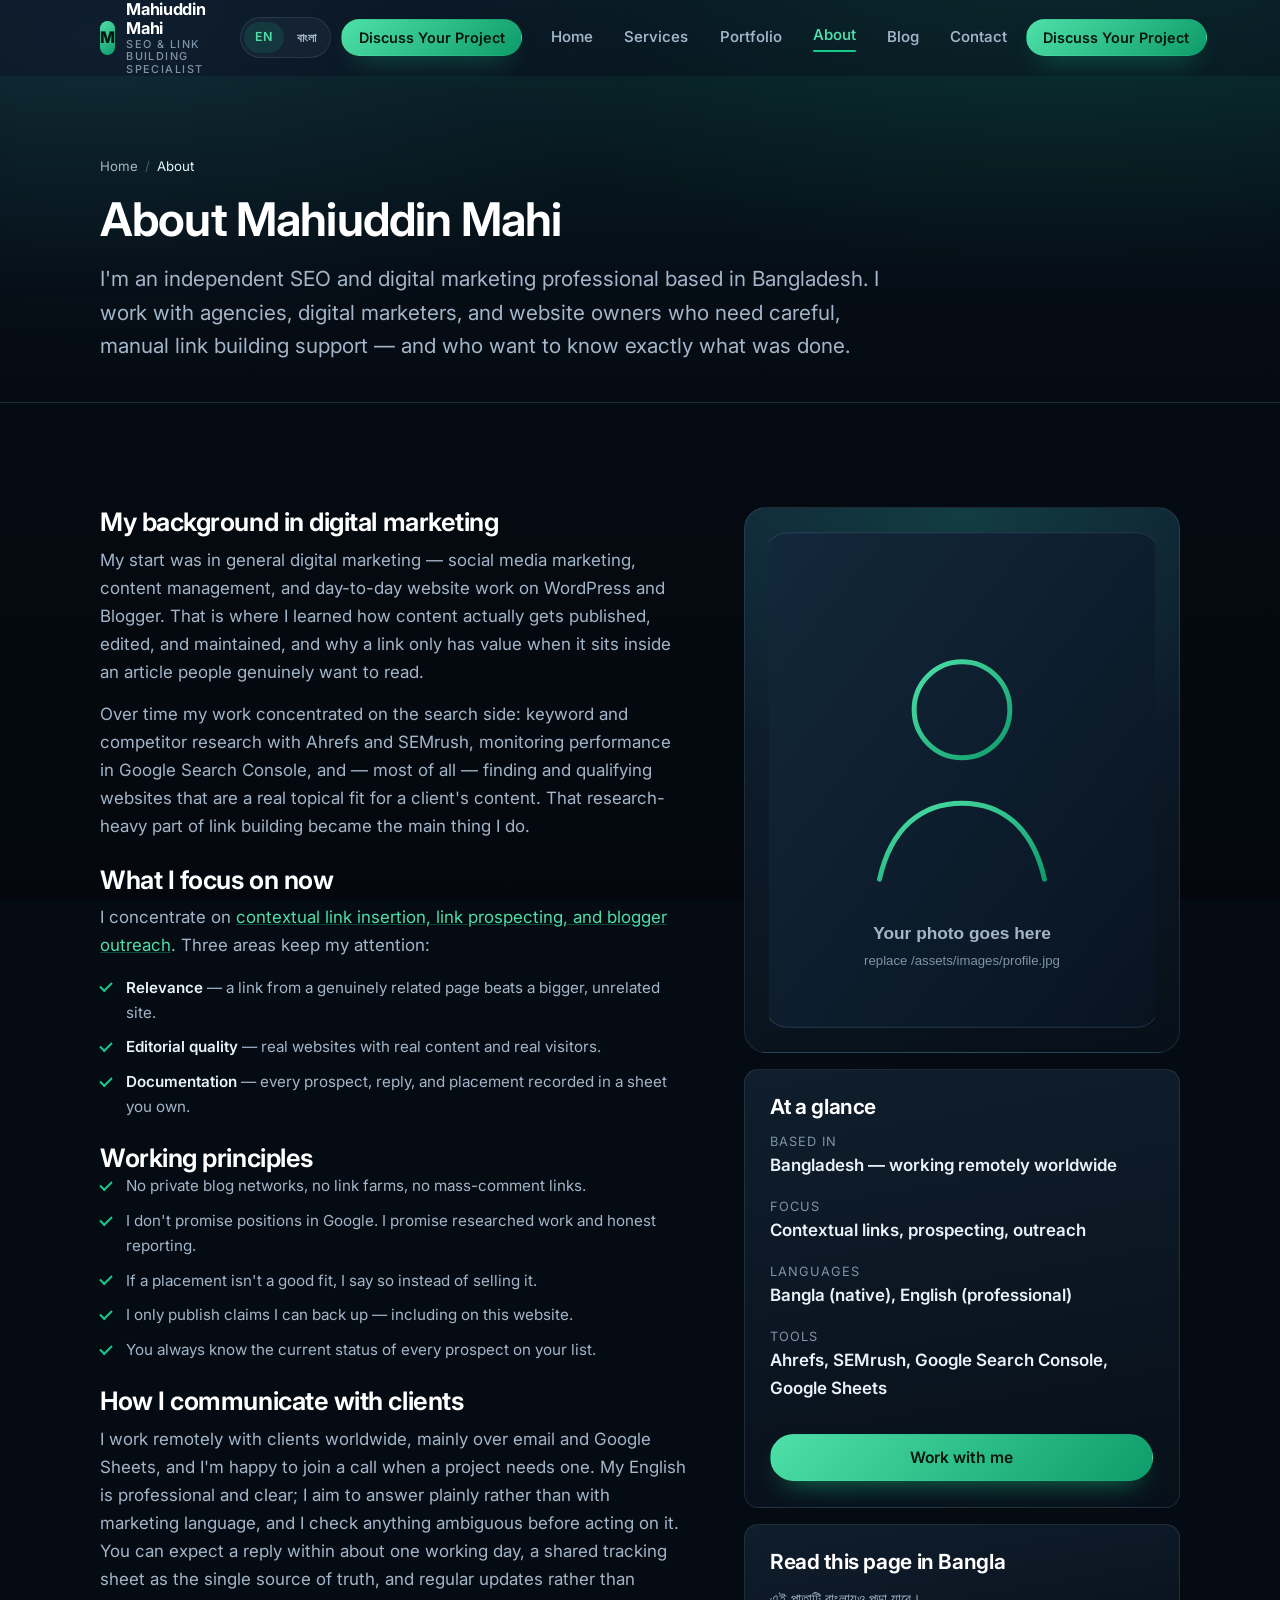
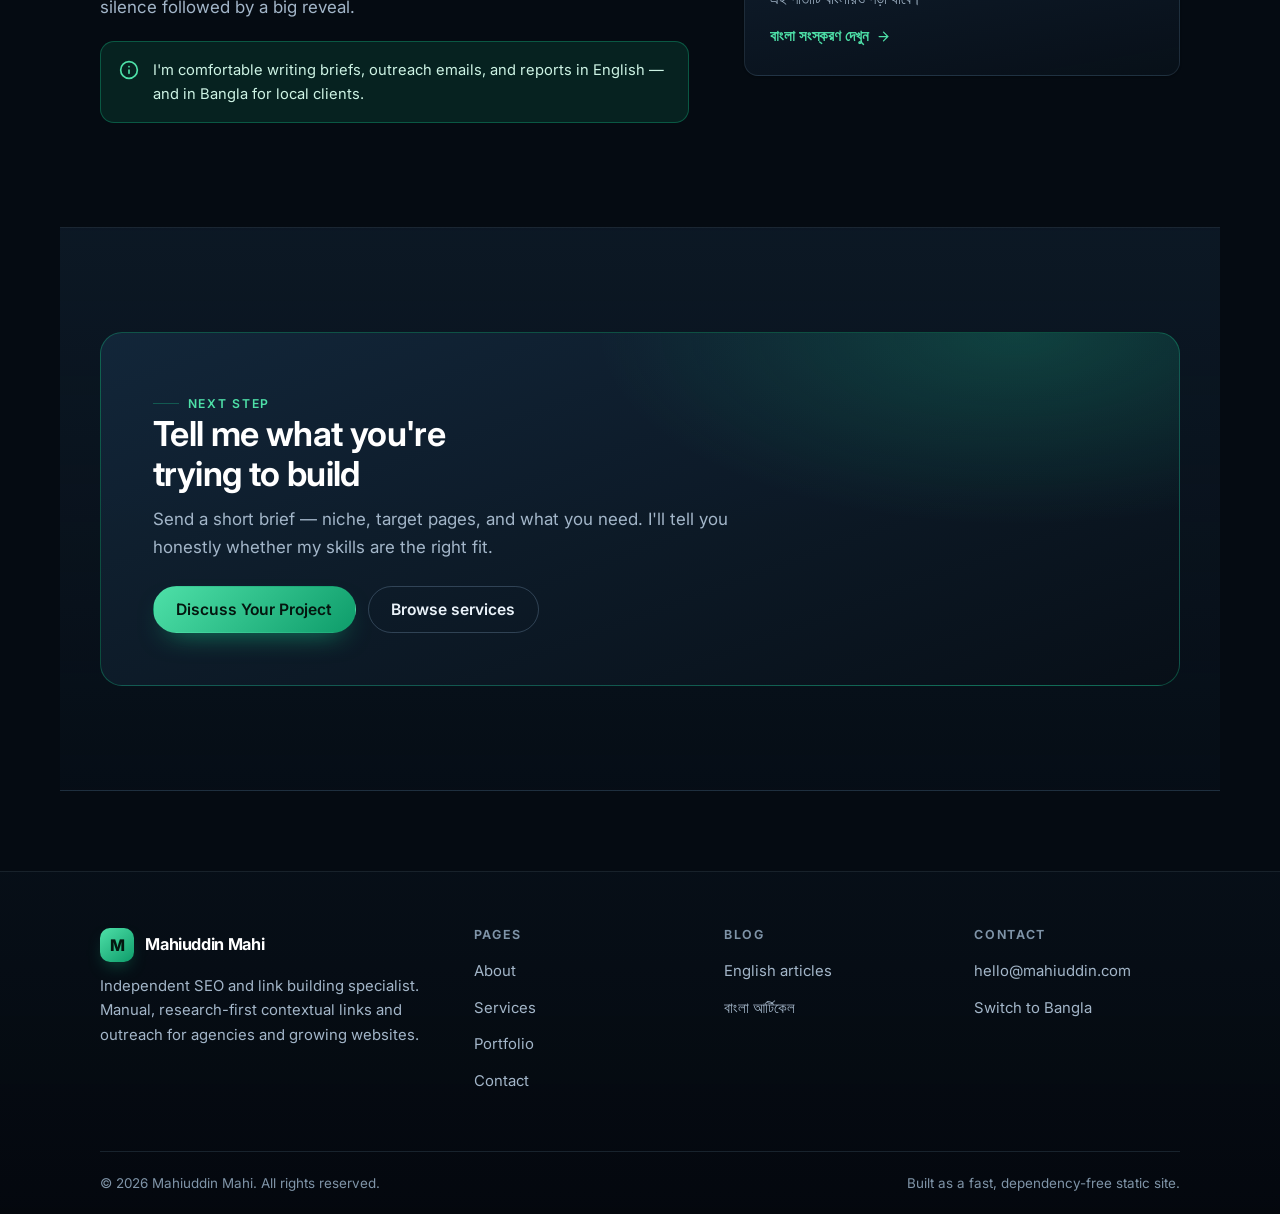
==== about/index.html @ 1b133613 "Add files via upload" ====
<!DOCTYPE html>
<html lang="en">
<head>
<meta charset="utf-8">
<meta name="viewport" content="width=device-width, initial-scale=1">
<title>About — Mahiuddin Mahi, SEO &amp; Link Building Specialist</title>
<meta name="description" content="Who I am, how I work, and what I focus on: an independent SEO and link building professional from Bangladesh supporting agencies and website owners worldwide.">
<link rel="canonical" href="https://mahiuddin.com/about/">

<link rel="alternate" hreflang="en" href="https://mahiuddin.com/about/">
<link rel="alternate" hreflang="bn" href="https://mahiuddin.com/bn/about/">
<link rel="alternate" hreflang="x-default" href="https://mahiuddin.com/about/">

<meta property="og:type" content="profile">
<meta property="og:url" content="https://mahiuddin.com/about/">
<meta property="og:title" content="About Mahiuddin Mahi — Independent SEO &amp; Link Building Professional">
<meta property="og:description" content="An independent SEO and link building professional from Bangladesh supporting agencies and website owners worldwide.">
<meta property="og:image" content="https://mahiuddin.com/assets/images/og-image.png">
<meta property="og:locale" content="en_US">
<meta property="og:locale:alternate" content="bn_BD">
<meta property="og:site_name" content="Mahiuddin Mahi">

<meta name="twitter:card" content="summary_large_image">
<meta name="twitter:title" content="About Mahiuddin Mahi — Independent SEO &amp; Link Building Professional">
<meta name="twitter:description" content="An independent SEO and link building professional from Bangladesh supporting agencies and website owners worldwide.">
<meta name="twitter:image" content="https://mahiuddin.com/assets/images/og-image.png">

<meta name="theme-color" content="#081320">
<link rel="icon" type="image/svg+xml" href="/assets/icons/favicon.svg">

<script type="application/ld+json">
{
  "@context": "https://schema.org",
  "@graph": [
    {
      "@type": "Person",
      "@id": "https://mahiuddin.com/#person",
      "name": "Mahiuddin Mahi",
      "url": "https://mahiuddin.com/",
      "jobTitle": "SEO and Link Building Specialist",
      "email": "mailto:hello@mahiuddin.com",
      "knowsAbout": [
        "Contextual Link Insertion", "Link Building", "Blogger Outreach",
        "Link Prospecting", "Website Research", "SEO", "Digital Marketing"
      ],
      "knowsLanguage": ["en", "bn"],
      "address": { "@type": "PostalAddress", "addressCountry": "BD" }
    },
    {
      "@type": "BreadcrumbList",
      "itemListElement": [
        { "@type": "ListItem", "position": 1, "name": "Home", "item": "https://mahiuddin.com/" },
        { "@type": "ListItem", "position": 2, "name": "About", "item": "https://mahiuddin.com/about/" }
      ]
    }
  ]
}
</script>

<link rel="preconnect" href="https://fonts.googleapis.com">
<link rel="preconnect" href="https://fonts.gstatic.com" crossorigin>
<link href="https://fonts.googleapis.com/css2?family=Inter:wght@400;500;600;700&display=swap" rel="stylesheet">
<link rel="stylesheet" href="/assets/css/style.css">
<script src="/assets/js/config.js" defer></script>
<script src="/assets/js/main.js" defer></script>
</head>

<body>
<a class="skip-link" href="#main">Skip to content</a>

<header class="site-header">
  <nav class="container nav" aria-label="Main navigation">
    <a href="/" class="brand" aria-label="Mahiuddin Mahi — home">
      <span class="brand__mark">M</span>
      <span class="brand__text">
        Mahiuddin Mahi
        <span class="brand__role" data-site="role" data-site-text="visible">SEO &amp; Link Building</span>
      </span>
    </a>
    <div class="nav__actions">
      <span class="lang-switch">
        <a href="/about/" aria-current="true">EN</a>
        <a href="/bn/about/" lang="bn">বাংলা</a>
      </span>
      <a href="/contact/" class="btn btn--primary btn--sm">Discuss Your Project</a>
    </div>
    <button class="nav__toggle" aria-expanded="false" aria-controls="nav-list" aria-label="Toggle navigation menu">
      <svg class="icon-open" viewBox="0 0 24 24" fill="none" stroke="currentColor" stroke-width="2" stroke-linecap="round"><path d="M3 6h18M3 12h18M3 18h18"/></svg>
      <svg class="icon-close" viewBox="0 0 24 24" fill="none" stroke="currentColor" stroke-width="2" stroke-linecap="round"><path d="M6 6l12 12M18 6L6 18"/></svg>
    </button>
    <ul class="nav__list" id="nav-list">
      <li><a href="/" class="nav__link">Home</a></li>
      <li><a href="/services/" class="nav__link">Services</a></li>
      <li><a href="/portfolio/" class="nav__link">Portfolio</a></li>
      <li><a href="/about/" class="nav__link" aria-current="page">About</a></li>
      <li><a href="/blog/" class="nav__link">Blog</a></li>
      <li><a href="/contact/" class="nav__link">Contact</a></li>
      <li><a href="/contact/" class="btn btn--primary btn--sm nav__cta">Discuss Your Project</a></li>
      <li>
        <span class="lang-switch">
          <a href="/about/" aria-current="true">EN</a>
          <a href="/bn/about/" lang="bn">বাংলা</a>
        </span>
      </li>
    </ul>
  </nav>
</header>

<main id="main">
  <div class="page-banner">
    <div class="container">
      <nav class="breadcrumbs" aria-label="Breadcrumb">
        <ol role="list" style="display:flex;gap:.45rem;flex-wrap:wrap;align-items:center;">
          <li><a href="/">Home</a></li>
          <li><span aria-current="page">About</span></li>
        </ol>
      </nav>
      <h1>About Mahiuddin Mahi</h1>
      <p class="lead">
        I'm an independent SEO and digital marketing professional based in Bangladesh. I work with
        agencies, digital marketers, and website owners who need careful, manual link building support —
        and who want to know exactly what was done.
      </p>
    </div>
  </div>

  <section class="section container">
    <div class="split split--64">
      <div class="stack-lg">
        <article>
          <h2>My background in digital marketing</h2>
          <p class="muted" style="margin-top:.6rem;">
            My start was in general digital marketing — social media marketing, content management, and
            day-to-day website work on WordPress and Blogger. That is where I learned how content actually
            gets published, edited, and maintained, and why a link only has value when it sits inside an
            article people genuinely want to read.
          </p>
          <p class="muted" style="margin-top:.9rem;">
            Over time my work concentrated on the search side: keyword and competitor research with Ahrefs
            and SEMrush, monitoring performance in Google Search Console, and — most of all — finding and
            qualifying websites that are a real topical fit for a client's content. That research-heavy part
            of link building became the main thing I do.
          </p>
        </article>

        <article>
          <h2>What I focus on now</h2>
          <p class="muted" style="margin-top:.6rem;">
            I concentrate on <a href="/services/">contextual link insertion, link prospecting, and blogger
            outreach</a>. Three areas keep my attention:
          </p>
          <ul class="list-check" role="list" style="margin-top:.9rem;">
            <li><strong>Relevance</strong> — a link from a genuinely related page beats a bigger, unrelated site.</li>
            <li><strong>Editorial quality</strong> — real websites with real content and real visitors.</li>
            <li><strong>Documentation</strong> — every prospect, reply, and placement recorded in a sheet you own.</li>
          </ul>
        </article>

        <article>
          <h2>Working principles</h2>
          <ul class="list-check" role="list">
            <li>No private blog networks, no link farms, no mass-comment links.</li>
            <li>I don't promise positions in Google. I promise researched work and honest reporting.</li>
            <li>If a placement isn't a good fit, I say so instead of selling it.</li>
            <li>I only publish claims I can back up — including on this website.</li>
            <li>You always know the current status of every prospect on your list.</li>
          </ul>
        </article>

        <article>
          <h2>How I communicate with clients</h2>
          <p class="muted" style="margin-top:.6rem;">
            I work remotely with clients worldwide, mainly over email and Google Sheets, and I'm happy to
            join a call when a project needs one. My English is professional and clear; I aim to answer
            plainly rather than with marketing language, and I check anything ambiguous before acting on it.
            You can expect a reply within about one working day, a shared tracking sheet as the single source
            of truth, and regular updates rather than silence followed by a big reveal.
          </p>
          <div class="note note--info" style="margin-top:1.2rem;">
            <svg viewBox="0 0 24 24" fill="none" stroke="currentColor" stroke-width="2" stroke-linecap="round"><circle cx="12" cy="12" r="10"/><path d="M12 16v-4M12 8h.01"/></svg>
            <span>I'm comfortable writing briefs, outreach emails, and reports in English — and in Bangla for local clients.</span>
          </div>
        </article>
      </div>

      <aside class="stack" aria-label="Profile details">
        <div class="photo-frame">
          <!-- REPLACE THIS: put a real photo at /assets/images/profile.jpg and swap this block for:
               <img src="/assets/images/profile.jpg" alt="Mahiuddin Mahi, SEO and link building specialist" width="480" height="600" loading="lazy"> -->
          <img src="/assets/images/profile-placeholder.svg"
               alt="Placeholder for a profile photo of Mahiuddin Mahi"
               width="480" height="600" loading="lazy">
        </div>

        <div class="card">
          <h3>At a glance</h3>
          <dl class="stack" style="gap:0.75rem;">
            <div>
              <dt class="dim" style="font-size:.8rem;letter-spacing:.08em;text-transform:uppercase;">Based in</dt>
              <dd style="margin:0;font-weight:600;">Bangladesh — working remotely worldwide</dd>
            </div>
            <div>
              <dt class="dim" style="font-size:.8rem;letter-spacing:.08em;text-transform:uppercase;">Focus</dt>
              <dd style="margin:0;font-weight:600;">Contextual links, prospecting, outreach</dd>
            </div>
            <div>
              <dt class="dim" style="font-size:.8rem;letter-spacing:.08em;text-transform:uppercase;">Languages</dt>
              <dd style="margin:0;font-weight:600;">Bangla (native), English (professional)</dd>
            </div>
            <div>
              <dt class="dim" style="font-size:.8rem;letter-spacing:.08em;text-transform:uppercase;">Tools</dt>
              <dd style="margin:0;font-weight:600;">Ahrefs, SEMrush, Google Search Console, Google Sheets</dd>
            </div>
          </dl>
          <a href="/contact/" class="btn btn--primary btn--block" style="margin-top:1.25rem;">Work with me</a>
        </div>

        <div class="card">
          <h3>Read this page in Bangla</h3>
          <p>এই পাতাটি বাংলায়ও পড়া যাবে।</p>
          <a class="card__link" href="/bn/about/" lang="bn">
            বাংলা সংস্করণ দেখুন
            <svg viewBox="0 0 24 24" fill="none" stroke="currentColor" stroke-width="2" stroke-linecap="round"><path d="M5 12h14M12 5l7 7-7 7"/></svg>
          </a>
        </div>
      </aside>
    </div>
  </section>

  <section class="section section--alt container">
    <div class="cta-band">
      <span class="eyebrow">Next step</span>
      <h2>Tell me what you're trying to build</h2>
      <p>Send a short brief — niche, target pages, and what you need. I'll tell you honestly whether my skills are the right fit.</p>
      <div class="btn-row">
        <a href="/contact/" class="btn btn--primary">Discuss Your Project</a>
        <a href="/services/" class="btn btn--ghost">Browse services</a>
      </div>
    </div>
  </section>
</main>

<footer class="site-footer">
  <div class="container">
    <div class="footer__grid">
      <div class="footer__about">
        <a href="/" class="brand">
          <span class="brand__mark">M</span>
          <span class="brand__text">Mahiuddin Mahi</span>
        </a>
        <p>Independent SEO and link building specialist. Manual, research-first contextual links and outreach for agencies and growing websites.</p>
      </div>
      <div class="footer">
        <h3>Pages</h3>
        <ul class="footer__links">
          <li><a href="/about/">About</a></li>
          <li><a href="/services/">Services</a></li>
          <li><a href="/portfolio/">Portfolio</a></li>
          <li><a href="/contact/">Contact</a></li>
        </ul>
      </div>
      <div class="footer">
        <h3>Blog</h3>
        <ul class="footer__links">
          <li><a href="/blog/">English articles</a></li>
          <li><a href="/bn/blog/" lang="bn">বাংলা আর্টিকেল</a></li>
        </ul>
      </div>
      <div class="footer">
        <h3>Contact</h3>
        <ul class="footer__links">
          <li><a href="mailto:hello@mahiuddin.com" data-site="email" data-site-text="visible">hello@mahiuddin.com</a></li>
          <li><a href="https://www.fiverr.com/" data-social="fiverrUrl" data-hide-if-empty rel="noopener nofollow">Fiverr profile</a></li>
          <li><a href="/bn/" lang="bn">Switch to Bangla</a></li>
        </ul>
      </div>
    </div>
    <div class="footer__bottom">
      <p>© <span data-year>2026</span> Mahiuddin Mahi. All rights reserved.</p>
      <p>Built as a fast, dependency-free static site.</p>
    </div>
  </div>
</footer>
</body>
</html>
---- assets/css/style.css ----
/* ==========================================================================
   Mahiuddin Mahi — SEO & Link Building consultant site
   Single stylesheet, mobile-first. Sections:
   1 Tokens  2 Reset  3 Base type  4 Layout  5 Buttons/badges  6 Header/nav
   7 Hero  8 Cards/services  9 Why-me + process  10 Tools  11 Portfolio/sheets
   12 Blog  13 Article  14 Contact form  15 Footer  16 404/misc  17 Motion
   ========================================================================== */

/* --------------------------------------------------------------------------
   1. Design tokens
   -------------------------------------------------------------------------- */
:root {
  /* Surfaces */
  --navy-950: #050b12;
  --navy-900: #081320;
  --navy-850: #0b1a29;
  --navy-800: #0f2233;
  --surface: #0d1b2a;
  --surface-2: #122334;
  --border: rgba(151, 187, 220, 0.14);
  --border-strong: rgba(151, 187, 220, 0.26);

  /* Text */
  --text: #eaf2f9;
  --text-muted: #a3b6c9;
  --text-dim: #7f94a8;

  /* Accent */
  --accent: #17c98b;
  --accent-bright: #4ee0a8;
  --accent-deep: #0e9c6a;
  --accent-soft: rgba(23, 201, 139, 0.12);
  --accent-line: rgba(23, 201, 139, 0.32);

  /* Support (used sparingly) */
  --info: #6bb8ff;
  --warn: #ffb454;

  /* Type */
  --font-body: "Inter", "Noto Sans Bengali", -apple-system, BlinkMacSystemFont,
    "Segoe UI", Roboto, Helvetica, Arial, sans-serif;
  --font-display: "Inter", "Noto Sans Bengali", -apple-system, BlinkMacSystemFont,
    "Segoe UI", Roboto, Helvetica, Arial, sans-serif;
  --font-bengali: "Noto Sans Bengali", "Inter", sans-serif;
  --font-mono: "JetBrains Mono", ui-monospace, SFMono-Regular, Menlo, Consolas, monospace;

  --step--1: clamp(0.83rem, 0.8rem + 0.1vw, 0.89rem);
  --step-0: clamp(1rem, 0.97rem + 0.15vw, 1.06rem);
  --step-1: clamp(1.12rem, 1.06rem + 0.3vw, 1.3rem);
  --step-2: clamp(1.3rem, 1.18rem + 0.6vw, 1.65rem);
  --step-3: clamp(1.55rem, 1.32rem + 1.1vw, 2.15rem);
  --step-4: clamp(1.9rem, 1.5rem + 1.9vw, 2.9rem);
  --step-5: clamp(2.2rem, 1.6rem + 2.9vw, 3.8rem);

  /* Spacing */
  --sp-2xs: 0.375rem;
  --sp-xs: 0.625rem;
  --sp-sm: 1rem;
  --sp-md: 1.5rem;
  --sp-lg: 2.25rem;
  --sp-xl: 3.25rem;
  --sp-2xl: 4.75rem;

  /* Radius & shadow */
  --radius-sm: 8px;
  --radius: 14px;
  --radius-lg: 22px;
  --shadow-sm: 0 1px 2px rgba(0, 0, 0, 0.28);
  --shadow: 0 14px 34px -18px rgba(0, 0, 0, 0.65);
  --shadow-lg: 0 30px 70px -35px rgba(0, 0, 0, 0.8);

  /* Layout */
  --container: 1160px;
  --container-narrow: 780px;
  --gutter: clamp(1.15rem, 1rem + 2.2vw, 2.5rem);
  --header-h: 70px;
}

/* --------------------------------------------------------------------------
   2. Reset
   -------------------------------------------------------------------------- */
*,
*::before,
*::after { box-sizing: border-box; }

* { margin: 0; }

html {
  -webkit-text-size-adjust: 100%;
  scroll-behavior: smooth;
  scroll-padding-top: calc(var(--header-h) + 24px);
}

body {
  min-height: 100vh;
  background-color: var(--navy-950);
  color: var(--text);
  font-family: var(--font-body);
  font-size: var(--step-0);
  line-height: 1.65;
  font-weight: 400;
  -webkit-font-smoothing: antialiased;
  text-rendering: optimizeLegibility;
  overflow-x: hidden;
}

/* Ambient page glow — one fixed layer, no extra requests */
body::before {
  content: "";
  position: fixed;
  inset: 0;
  z-index: -1;
  pointer-events: none;
  background:
    radial-gradient(1100px 620px at 82% -12%, rgba(23, 201, 139, 0.13), transparent 62%),
    radial-gradient(900px 520px at 8% 4%, rgba(107, 184, 255, 0.07), transparent 60%),
    linear-gradient(180deg, var(--navy-900) 0%, var(--navy-950) 42%, #04080e 100%);
}

img,
svg,
video {
  display: block;
  max-width: 100%;
  height: auto;
}

input,
button,
select,
textarea {
  font: inherit;
  color: inherit;
}

button { background: none; border: 0; cursor: pointer; }

ul[class],
ol[class] { list-style: none; padding: 0; }

a { color: var(--accent-bright); text-decoration-color: var(--accent-line); }
a:hover { color: #7cf3c4; }

h1, h2, h3, h4 {
  font-family: var(--font-display);
  font-weight: 650;
  line-height: 1.18;
  letter-spacing: -0.018em;
  color: #fff;
  text-wrap: balance;
}

p { text-wrap: pretty; }

/* --------------------------------------------------------------------------
   3. Base typography helpers
   -------------------------------------------------------------------------- */
[lang="bn"],
.lang-bn {
  font-family: var(--font-bengali);
  line-height: 1.85;
  letter-spacing: 0;
}
[lang="bn"] h1, [lang="bn"] h2, [lang="bn"] h3, [lang="bn"] h4 { letter-spacing: 0; }

.lead {
  font-size: var(--step-1);
  color: var(--text-muted);
  line-height: 1.6;
  max-width: 62ch;
}

.muted { color: var(--text-muted); }
.dim { color: var(--text-dim); }
.nowrap { white-space: nowrap; }
.mono { font-family: var(--font-mono); font-size: 0.92em; }
.accent-text { color: var(--accent-bright); }

.eyebrow {
  display: inline-flex;
  align-items: center;
  gap: 0.55rem;
  font-size: 0.76rem;
  font-weight: 600;
  letter-spacing: 0.14em;
  text-transform: uppercase;
  color: var(--accent-bright);
}
.eyebrow::before {
  content: "";
  width: 26px;
  height: 1px;
  background: var(--accent-line);
}
[lang="bn"] .eyebrow { letter-spacing: 0.06em; text-transform: none; }

/* --------------------------------------------------------------------------
   4. Layout
   -------------------------------------------------------------------------- */
.container {
  width: 100%;
  max-width: var(--container);
  margin-inline: auto;
  padding-inline: var(--gutter);
}
.container--narrow { max-width: var(--container-narrow); }

.section { padding-block: clamp(3.5rem, 2.2rem + 6vw, 6.5rem); }
.section--tight { padding-block: clamp(2.5rem, 1.6rem + 4vw, 4.25rem); }
.section--alt {
  background:
    linear-gradient(180deg, rgba(18, 35, 52, 0.55), rgba(13, 27, 42, 0.2));
  border-block: 1px solid var(--border);
}

.section-head { max-width: 66ch; margin-bottom: var(--sp-lg); }
.section-head h2 { font-size: var(--step-3); margin-block: 0.6rem 0.75rem; }
.section-head--split {
  display: grid;
  gap: var(--sp-sm);
  align-items: end;
  max-width: none;
}
@media (min-width: 900px) {
  .section-head--split { grid-template-columns: 1fr auto; }
}

.grid { display: grid; gap: clamp(1rem, 0.6rem + 1.6vw, 1.6rem); }
.grid--2 { grid-template-columns: repeat(auto-fit, minmax(min(100%, 300px), 1fr)); }
.grid--3 { grid-template-columns: repeat(auto-fit, minmax(min(100%, 285px), 1fr)); }
.grid--4 { grid-template-columns: repeat(auto-fit, minmax(min(100%, 210px), 1fr)); }

.split {
  display: grid;
  gap: clamp(1.75rem, 1rem + 3vw, 3.5rem);
  align-items: start;
}
@media (min-width: 940px) {
  .split--64 { grid-template-columns: 1.35fr 1fr; }
  .split--46 { grid-template-columns: 1fr 1.25fr; }
}

.stack > * + * { margin-top: var(--sp-sm); }
.stack-lg > * + * { margin-top: var(--sp-md); }
.center { text-align: center; }
.center .lead, .center p { margin-inline: auto; }

/* Page banner used on inner pages */
.page-banner {
  padding-block: clamp(3rem, 2rem + 5vw, 5rem) clamp(1.5rem, 1rem + 2vw, 2.5rem);
  border-bottom: 1px solid var(--border);
  background:
    linear-gradient(180deg, rgba(23, 201, 139, 0.07), transparent 70%);
}
.page-banner h1 {
  font-size: var(--step-4);
  margin-block: 0.85rem 1rem;
}
.page-banner .lead { font-size: var(--step-1); }

/* --------------------------------------------------------------------------
   5. Buttons, badges, chips
   -------------------------------------------------------------------------- */
.btn {
  --btn-bg: transparent;
  --btn-fg: var(--text);
  --btn-bd: var(--border-strong);
  display: inline-flex;
  align-items: center;
  justify-content: center;
  gap: 0.6rem;
  padding: 0.86rem 1.4rem;
  border: 1px solid var(--btn-bd);
  border-radius: 999px;
  background: var(--btn-bg);
  color: var(--btn-fg);
  font-size: 0.98rem;
  font-weight: 600;
  line-height: 1.1;
  text-decoration: none;
  white-space: nowrap;
  transition: transform 0.18s ease, box-shadow 0.22s ease,
    background-color 0.22s ease, border-color 0.22s ease, color 0.22s ease;
}
.btn:hover { transform: translateY(-2px); }
.btn:focus-visible {
  outline: 2px solid var(--accent-bright);
  outline-offset: 3px;
}
.btn svg { width: 18px; height: 18px; flex: none; }

.btn--primary {
  --btn-fg: #04160f;
  --btn-bd: transparent;
  background-image: linear-gradient(135deg, var(--accent-bright), var(--accent-deep));
  box-shadow: 0 12px 28px -14px rgba(23, 201, 139, 0.75);
}
.btn--primary:hover { color: #04160f; box-shadow: 0 18px 34px -14px rgba(23, 201, 139, 0.85); }

.btn--ghost { --btn-fg: var(--text); }
.btn--ghost:hover { border-color: var(--accent-line); background: var(--accent-soft); color: #fff; }

.btn--sm { padding: 0.6rem 1.05rem; font-size: 0.9rem; }
.btn--block { width: 100%; }

.btn-row {
  display: flex;
  flex-wrap: wrap;
  gap: 0.75rem;
  margin-top: var(--sp-md);
}

.badge {
  display: inline-flex;
  align-items: center;
  gap: 0.4rem;
  padding: 0.3rem 0.7rem;
  border: 1px solid var(--border-strong);
  border-radius: 999px;
  background: rgba(151, 187, 220, 0.08);
  font-size: 0.76rem;
  font-weight: 600;
  letter-spacing: 0.04em;
  color: var(--text-muted);
  text-transform: uppercase;
}
.badge--sample {
  border-color: rgba(255, 180, 84, 0.42);
  background: rgba(255, 180, 84, 0.12);
  color: #ffcb8a;
}
.badge--live {
  border-color: var(--accent-line);
  background: var(--accent-soft);
  color: var(--accent-bright);
}

.chip {
  display: inline-flex;
  align-items: center;
  gap: 0.45rem;
  padding: 0.5rem 0.9rem;
  border: 1px solid var(--border);
  border-radius: 10px;
  background: rgba(18, 35, 52, 0.72);
  font-size: 0.9rem;
  font-weight: 500;
  color: var(--text);
  transition: border-color 0.2s ease, transform 0.2s ease;
}
.chip:hover { border-color: var(--accent-line); transform: translateY(-2px); }
.chip-group {
  display: flex;
  flex-wrap: wrap;
  gap: 0.6rem;
}

/* --------------------------------------------------------------------------
   6. Header & navigation
   -------------------------------------------------------------------------- */
.skip-link {
  position: absolute;
  left: 1rem;
  top: -100px;
  z-index: 200;
  padding: 0.7rem 1.1rem;
  border-radius: 0 0 10px 10px;
  background: var(--accent);
  color: #04160f;
  font-weight: 700;
  text-decoration: none;
  transition: top 0.2s ease;
}
.skip-link:focus { top: 0; }

.site-header {
  position: sticky;
  top: 0;
  z-index: 100;
  border-bottom: 1px solid transparent;
  transition: background-color 0.3s ease, border-color 0.3s ease,
    box-shadow 0.3s ease;
}
.site-header::after {
  content: "";
  position: absolute;
  inset: 0;
  z-index: -1;
  backdrop-filter: blur(14px);
  -webkit-backdrop-filter: blur(14px);
  background: rgba(5, 11, 18, 0.55);
  opacity: 0;
  transition: opacity 0.3s ease;
}
.site-header.is-scrolled {
  border-bottom-color: var(--border);
  box-shadow: 0 10px 30px -22px rgba(0, 0, 0, 0.9);
}
.site-header.is-scrolled::after { opacity: 1; }

.nav {
  display: flex;
  align-items: center;
  justify-content: space-between;
  gap: var(--sp-sm);
  min-height: var(--header-h);
}

.brand {
  display: inline-flex;
  align-items: center;
  gap: 0.7rem;
  text-decoration: none;
  color: #fff;
  font-weight: 700;
  letter-spacing: -0.02em;
}
.brand:hover { color: #fff; }
.brand__mark {
  display: grid;
  place-items: center;
  width: 34px;
  height: 34px;
  border-radius: 10px;
  background-image: linear-gradient(140deg, var(--accent-bright), var(--accent-deep));
  color: #04160f;
  font-size: 1rem;
  font-weight: 800;
  box-shadow: 0 8px 20px -10px rgba(23, 201, 139, 0.9);
}
.brand__text { display: grid; line-height: 1.15; font-size: 1.02rem; }
.brand__role {
  font-size: 0.68rem;
  font-weight: 500;
  letter-spacing: 0.13em;
  text-transform: uppercase;
  color: var(--text-dim);
}
[lang="bn"] .brand__role { text-transform: none; letter-spacing: 0; }

.nav__toggle {
  display: inline-flex;
  align-items: center;
  justify-content: center;
  width: 44px;
  height: 44px;
  border: 1px solid var(--border-strong);
  border-radius: 12px;
  color: var(--text);
}
.nav__toggle:hover { border-color: var(--accent-line); }
.nav__toggle svg { width: 22px; height: 22px; }
.nav__toggle .icon-close { display: none; }
.nav__toggle[aria-expanded="true"] .icon-open { display: none; }
.nav__toggle[aria-expanded="true"] .icon-close { display: block; }

.nav__list {
  display: none;
  align-items: center;
  gap: 0.35rem;
}
.nav__list.is-open { display: flex; }
.nav__link {
  display: block;
  padding: 0.5rem 0.8rem;
  border-radius: 9px;
  color: var(--text-muted);
  font-size: 0.94rem;
  font-weight: 550;
  text-decoration: none;
  transition: color 0.18s ease, background-color 0.18s ease;
}
.nav__link:hover { color: #fff; background: rgba(151, 187, 220, 0.08); }
.nav__link[aria-current="page"] { color: var(--accent-bright); }
.nav__link[aria-current="page"]::after {
  content: "";
  display: block;
  height: 2px;
  margin-top: 3px;
  border-radius: 2px;
  background: var(--accent);
}
.nav__actions { display: none; align-items: center; gap: 0.6rem; }

/* Language switch pill */
.lang-switch {
  display: inline-flex;
  align-items: center;
  gap: 0.15rem;
  padding: 3px;
  border: 1px solid var(--border);
  border-radius: 999px;
  background: rgba(151, 187, 220, 0.06);
}
.lang-switch a {
  padding: 0.3rem 0.7rem;
  border-radius: 999px;
  font-size: 0.78rem;
  font-weight: 600;
  color: var(--text-muted);
  text-decoration: none;
}
.lang-switch a[aria-current="true"] {
  background: var(--accent-soft);
  color: var(--accent-bright);
}

/* Mobile drawer */
@media (max-width: 999px) {
  .nav__list {
    position: fixed;
    inset: var(--header-h) 0 auto 0;
    z-index: 90;
    display: none;
    flex-direction: column;
    align-items: stretch;
    gap: 0.15rem;
    max-height: calc(100dvh - var(--header-h));
    overflow-y: auto;
    padding: 1rem var(--gutter) 1.6rem;
    border-bottom: 1px solid var(--border);
    background: rgba(6, 13, 21, 0.97);
    backdrop-filter: blur(16px);
    -webkit-backdrop-filter: blur(16px);
  }
  .nav__list.is-open { display: flex; }
  .nav__link {
    padding: 0.9rem 0.4rem;
    font-size: 1.05rem;
    border-bottom: 1px solid rgba(151, 187, 220, 0.08);
  }
  .nav__link[aria-current="page"]::after { display: none; }
  .nav__list .nav__cta { margin-top: 1rem; }
  .nav__list .lang-switch { margin-top: 0.75rem; align-self: flex-start; }
  .nav__cta-desktop { display: none; }
}

@media (min-width: 1000px) {
  .nav__toggle { display: none; }
  .nav__list { display: flex; }
  .nav__actions { display: flex; }
  .nav__list .lang-switch { display: none; }
}

/* --------------------------------------------------------------------------
   7. Hero
   -------------------------------------------------------------------------- */
.hero { position: relative; padding-block: clamp(3rem, 1.5rem + 7vw, 6.5rem); }
.hero__grid {
  display: grid;
  gap: clamp(2rem, 1.4rem + 3vw, 3.75rem);
  align-items: center;
}
@media (min-width: 1000px) {
  .hero__grid { grid-template-columns: 1.15fr 0.85fr; }
}

.hero h1 {
  font-size: var(--step-5);
  line-height: 1.08;
  letter-spacing: -0.032em;
  margin-block: 1rem 1.15rem;
}
.hero h1 .highlight {
  background-image: linear-gradient(120deg, var(--accent-bright), #8ff0c6 55%, var(--accent));
  -webkit-background-clip: text;
  background-clip: text;
  color: transparent;
}
.hero .lead { margin-bottom: 0.35rem; }

.hero__meta {
  display: flex;
  flex-wrap: wrap;
  gap: 0.5rem 1.4rem;
  margin-top: var(--sp-md);
  padding-top: var(--sp-md);
  border-top: 1px dashed var(--border);
  font-size: 0.88rem;
  color: var(--text-dim);
}
.hero__meta span { display: inline-flex; align-items: center; gap: 0.45rem; }
.hero__meta svg { width: 15px; height: 15px; color: var(--accent); }

/* Hero side panel */
.hero__panel {
  position: relative;
  border: 1px solid var(--border);
  border-radius: var(--radius-lg);
  background: linear-gradient(160deg, rgba(19, 40, 59, 0.92), rgba(9, 19, 30, 0.92));
  box-shadow: var(--shadow-lg);
  padding: clamp(1.15rem, 0.8rem + 1.4vw, 1.75rem);
}
.hero__panel::before {
  content: "";
  position: absolute;
  inset: -1px;
  border-radius: inherit;
  padding: 1px;
  background: linear-gradient(150deg, var(--accent-line), transparent 45%);
  -webkit-mask: linear-gradient(#000 0 0) content-box, linear-gradient(#000 0 0);
  -webkit-mask-composite: xor;
  mask-composite: exclude;
  pointer-events: none;
}
.hero__panel-head {
  display: flex;
  align-items: center;
  justify-content: space-between;
  gap: 1rem;
  margin-bottom: 1rem;
  font-size: 0.82rem;
  letter-spacing: 0.08em;
  text-transform: uppercase;
  color: var(--text-dim);
}
[lang="bn"] .hero__panel-head { text-transform: none; letter-spacing: 0; }

/* Availability card */
.status-dot {
  width: 8px;
  height: 8px;
  border-radius: 50%;
  background: var(--accent);
  box-shadow: 0 0 0 4px var(--accent-soft);
  flex: none;
}
@media (prefers-reduced-motion: no-preference) {
  .status-dot { animation: pulse 2.4s ease-in-out infinite; }
}
@keyframes pulse {
  0%, 100% { box-shadow: 0 0 0 3px var(--accent-soft); }
  50% { box-shadow: 0 0 0 7px rgba(23, 201, 139, 0.06); }
}

/* --------------------------------------------------------------------------
   8. Cards & services
   -------------------------------------------------------------------------- */
.card {
  position: relative;
  display: flex;
  flex-direction: column;
  gap: 0.7rem;
  padding: clamp(1.15rem, 0.9rem + 1vw, 1.6rem);
  border: 1px solid var(--border);
  border-radius: var(--radius);
  background: linear-gradient(170deg, rgba(18, 35, 52, 0.8), rgba(9, 18, 28, 0.72));
  box-shadow: var(--shadow-sm);
  transition: border-color 0.25s ease, transform 0.25s ease, box-shadow 0.25s ease;
}
.card--hover:hover {
  transform: translateY(-4px);
  border-color: var(--accent-line);
  box-shadow: var(--shadow);
}
.card h3 { font-size: var(--step-1); }
.card p { color: var(--text-muted); font-size: 0.96rem; }
.card__icon {
  display: grid;
  place-items: center;
  width: 44px;
  height: 44px;
  margin-bottom: 0.15rem;
  border: 1px solid var(--accent-line);
  border-radius: 12px;
  background: var(--accent-soft);
  color: var(--accent-bright);
}
.card__icon svg { width: 22px; height: 22px; }
.card__link {
  margin-top: auto;
  display: inline-flex;
  align-items: center;
  gap: 0.4rem;
  font-size: 0.92rem;
  font-weight: 600;
  text-decoration: none;
}
.card__link svg { width: 15px; height: 15px; transition: transform 0.2s ease; }
.card__link:hover svg { transform: translateX(4px); }
.card--numbered { padding-top: 2.9rem; }
.card__num {
  position: absolute;
  top: 1.05rem;
  left: clamp(1.15rem, 0.9rem + 1vw, 1.6rem);
  font-family: var(--font-mono);
  font-size: 0.8rem;
  font-weight: 700;
  color: var(--accent);
  letter-spacing: 0.08em;
}

.list-check { display: grid; gap: 0.6rem; }
.list-check li {
  position: relative;
  padding-left: 1.65rem;
  color: var(--text-muted);
  font-size: 0.95rem;
}
.list-check li::before {
  content: "";
  position: absolute;
  left: 0;
  top: 0.5em;
  width: 12px;
  height: 7px;
  border-left: 2px solid var(--accent);
  border-bottom: 2px solid var(--accent);
  transform: rotate(-45deg);
}
.list-check li strong { color: var(--text); font-weight: 600; }

/* Service detail block */
.service-block {
  display: grid;
  gap: var(--sp-md);
  padding: clamp(1.4rem, 1rem + 2vw, 2.25rem);
  border: 1px solid var(--border);
  border-radius: var(--radius-lg);
  background: linear-gradient(165deg, rgba(18, 35, 52, 0.7), rgba(8, 16, 25, 0.6));
  scroll-margin-top: calc(var(--header-h) + 20px);
}
.service-block + .service-block { margin-top: clamp(1.25rem, 0.8rem + 1.6vw, 2rem); }
.service-block__head {
  display: flex;
  align-items: flex-start;
  gap: 1rem;
  flex-wrap: wrap;
}
.service-block__head h2,
.service-block__head h3 { font-size: var(--step-2); flex: 1 1 260px; }
.service-block__grid {
  display: grid;
  gap: clamp(1rem, 0.7rem + 1.4vw, 1.75rem);
}
@media (min-width: 860px) {
  .service-block__grid { grid-template-columns: repeat(2, 1fr); }
}
.service-block__grid > div h3 {
  font-size: 0.8rem;
  letter-spacing: 0.1em;
  text-transform: uppercase;
  color: var(--accent-bright);
  margin-bottom: 0.55rem;
}
[lang="bn"] .service-block__grid > div h3 { text-transform: none; letter-spacing: 0; }

/* --------------------------------------------------------------------------
   9. Why-me + process
   -------------------------------------------------------------------------- */
.process { counter-reset: step; display: grid; gap: 1.1rem; }
@media (min-width: 900px) {
  .process { grid-template-columns: repeat(auto-fit, minmax(min(100%, 230px), 1fr)); gap: 1.6rem; }
  .process__item::before {
    content: "";
    position: absolute;
    top: 24px;
    left: calc(100% + 0.55rem);
    width: calc(100% - 42px);
    border-top: 1px dashed var(--border-strong);
  }
  .process__item:last-child::before { display: none; }
}
.process__item {
  position: relative;
  counter-increment: step;
  padding-left: 3.1rem;
}
.process__item::marker { display: none; }
.process__num {
  position: absolute;
  left: 0;
  top: -2px;
  display: grid;
  place-items: center;
  width: 44px;
  height: 44px;
  border: 1px solid var(--accent-line);
  border-radius: 13px;
  background: var(--accent-soft);
  color: var(--accent-bright);
  font-family: var(--font-mono);
  font-weight: 700;
}
.process__num::before { content: counter(step, decimal-leading-zero); font-size: 0.92rem; }
.process__item h3 { font-size: var(--step-1); margin-bottom: 0.35rem; }
.process__item p { color: var(--text-muted); font-size: 0.94rem; }

/* --------------------------------------------------------------------------
   10. Tools
   -------------------------------------------------------------------------- */
.tools {
  display: grid;
  gap: 1rem;
  grid-template-columns: repeat(auto-fit, minmax(min(100%, 250px), 1fr));
}
.tool {
  display: flex;
  align-items: center;
  gap: 0.9rem;
  padding: 1rem 1.1rem;
  border: 1px solid var(--border);
  border-radius: var(--radius);
  background: rgba(15, 30, 45, 0.65);
}
.tool__mark {
  display: grid;
  place-items: center;
  width: 38px;
  height: 38px;
  flex: none;
  border-radius: 10px;
  background: rgba(151, 187, 220, 0.1);
  color: var(--accent-bright);
  font-weight: 700;
  font-size: 0.85rem;
  letter-spacing: 0.02em;
}
.tool__name { font-weight: 600; font-size: 0.98rem; }
.tool__use { color: var(--text-dim); font-size: 0.85rem; }

/* --------------------------------------------------------------------------
   11. Portfolio + spreadsheet mockups
   -------------------------------------------------------------------------- */
.work-card {
  display: flex;
  flex-direction: column;
  overflow: hidden;
  border: 1px solid var(--border);
  border-radius: var(--radius-lg);
  background: rgba(11, 23, 36, 0.78);
  transition: transform 0.25s ease, border-color 0.25s ease, box-shadow 0.25s ease;
}
.work-card:hover {
  transform: translateY(-4px);
  border-color: var(--accent-line);
  box-shadow: var(--shadow);
}
.work-card__body { padding: clamp(1rem, 0.8rem + 1vw, 1.4rem); display: grid; gap: 0.6rem; }
.work-card__body h3 { font-size: var(--step-1); }
.work-card__body p { color: var(--text-muted); font-size: 0.94rem; }
.work-card__tags { display: flex; flex-wrap: wrap; gap: 0.4rem; margin-top: 0.2rem; }
.work-card__tags li {
  padding: 0.22rem 0.6rem;
  border: 1px solid var(--border);
  border-radius: 6px;
  font-size: 0.76rem;
  color: var(--text-dim);
}

.sheet {
  border-bottom: 1px solid var(--border);
  background: linear-gradient(180deg, rgba(16, 33, 50, 0.9), rgba(10, 20, 31, 0.9));
  overflow: hidden;
}
.sheet__bar {
  display: flex;
  align-items: center;
  gap: 0.5rem;
  padding: 0.55rem 0.85rem;
  border-bottom: 1px solid var(--border);
  background: rgba(6, 14, 22, 0.7);
  font-size: 0.76rem;
  color: var(--text-dim);
}
.sheet__dots { display: inline-flex; gap: 5px; margin-right: 0.25rem; }
.sheet__dots i { width: 9px; height: 9px; border-radius: 50%; background: rgba(151,187,220,.28); }
.sheet__dots i:first-child { background: #ff6b6b; }
.sheet__dots i:nth-child(2) { background: #ffb454; }
.sheet__dots i:last-child { background: var(--accent); }
.sheet__scroll { overflow-x: auto; }
.sheet table {
  width: 100%;
  border-collapse: collapse;
  font-size: 0.8rem;
  white-space: nowrap;
}
.sheet caption {
  position: absolute;
  width: 1px; height: 1px;
  overflow: hidden;
  clip-path: inset(50%);
  white-space: nowrap;
}
.sheet th,
.sheet td {
  padding: 0.5rem 0.75rem;
  border: 1px solid rgba(151, 187, 220, 0.1);
  text-align: left;
}
.sheet thead th {
  position: sticky;
  top: 0;
  background: rgba(9, 20, 31, 0.98);
  color: var(--accent-bright);
  font-weight: 600;
  letter-spacing: 0.02em;
}
.sheet tbody tr:nth-child(even) td { background: rgba(151, 187, 220, 0.035); }
.sheet .row-hl td { background: rgba(23, 201, 139, 0.07); }
.sheet .num { color: var(--text-dim); font-family: var(--font-mono); font-size: 0.75rem; }
.sheet .yes { color: var(--accent-bright); font-weight: 600; }
.sheet .no { color: #ff9f9f; font-weight: 600; }
.sheet .maybe { color: var(--warn); font-weight: 600; }

.sheet--large { font-size: 0.88rem; }
.sheet--large th,
.sheet--large td { white-space: normal; min-width: 110px; }

/* --------------------------------------------------------------------------
   12. Blog listing
   -------------------------------------------------------------------------- */
.post-card {
  display: grid;
  gap: 0.55rem;
  padding: clamp(1.1rem, 0.9rem + 1vw, 1.5rem);
  border: 1px solid var(--border);
  border-radius: var(--radius);
  background: rgba(13, 27, 42, 0.72);
  transition: border-color 0.25s ease, transform 0.25s ease;
}
.post-card:hover { border-color: var(--accent-line); transform: translateY(-3px); }
.post-card h3 { font-size: var(--step-1); line-height: 1.35; }
.post-card h3 a { color: #fff; text-decoration: none; }
.post-card h3 a:hover { color: var(--accent-bright); }
.post-card p { color: var(--text-muted); font-size: 0.94rem; }
.post-meta {
  display: flex;
  flex-wrap: wrap;
  align-items: center;
  gap: 0.4rem 0.9rem;
  font-size: 0.8rem;
  color: var(--text-dim);
}
.post-meta svg { width: 14px; height: 14px; vertical-align: -2px; margin-right: 0.3rem; }
.post-meta time { color: var(--text-muted); }

/* --------------------------------------------------------------------------
   13. Article
   -------------------------------------------------------------------------- */
.article-layout {
  display: grid;
  gap: clamp(1.75rem, 1rem + 3vw, 3rem);
  align-items: start;
}
@media (min-width: 1080px) {
  .article-layout { grid-template-columns: 250px minmax(0, 1fr); }
  .article-layout--no-toc { grid-template-columns: minmax(0, 1fr); }
}

.toc {
  position: sticky;
  top: calc(var(--header-h) + 20px);
  align-self: start;
  padding: 1.1rem 1.15rem;
  border: 1px solid var(--border);
  border-radius: var(--radius);
  background: rgba(13, 27, 42, 0.7);
  font-size: 0.88rem;
}
.toc__title {
  font-size: 0.76rem;
  font-weight: 700;
  letter-spacing: 0.12em;
  text-transform: uppercase;
  color: var(--text-dim);
  margin-bottom: 0.7rem;
}
[lang="bn"] .toc__title { text-transform: none; letter-spacing: 0; }
.toc ol { display: grid; gap: 0.15rem; counter-reset: toc; }
.toc a {
  display: block;
  padding: 0.34rem 0.55rem;
  border-left: 2px solid transparent;
  border-radius: 0 6px 6px 0;
  color: var(--text-muted);
  text-decoration: none;
  line-height: 1.4;
}
.toc a:hover { color: #fff; background: rgba(151, 187, 220, 0.07); }
.toc .is-active > a,
.toc a.is-active {
  color: var(--accent-bright);
  border-left-color: var(--accent);
  background: var(--accent-soft);
}
@media (max-width: 1079px) {
  .toc { position: static; }
  .toc ol { grid-template-columns: repeat(auto-fit, minmax(min(100%, 200px), 1fr)); }
}

.article { max-width: 74ch; }
.article h1 { font-size: var(--step-4); margin-block: 0.9rem 1rem; }
.article h2 {
  font-size: var(--step-2);
  margin-block: 2.4em 0.85em;
  padding-bottom: 0.45rem;
  border-bottom: 1px solid var(--border);
  scroll-margin-top: calc(var(--header-h) + 18px);
}
.article h3 { font-size: var(--step-1); margin-block: 1.9em 0.7em; }
.article p { margin-bottom: 1.15em; color: #d3e2ee; }
.article ul:not([class]),
.article ol:not([class]) { margin: 0 0 1.25em 1.15rem; }
.article li { margin-bottom: 0.45em; color: #d3e2ee; }
.article ul:not([class]) li { list-style: disc; }
.article ul:not([class]) { padding-left: 0.6rem; }
.article ol:not([class]) { padding-left: 1.35rem; }
.article strong { color: #fff; font-weight: 650; }
.article a { text-decoration-thickness: 1px; text-underline-offset: 3px; }
.article :not(pre) > code {
  padding: 0.15em 0.4em;
  border-radius: 5px;
  background: rgba(151, 187, 220, 0.12);
  font-family: var(--font-mono);
  font-size: 0.87em;
}
.article figure { margin: 1.6em 0; }
.article figcaption { margin-top: 0.6rem; font-size: 0.83rem; color: var(--text-dim); }
.article blockquote {
  margin: 1.6em 0;
  padding: 1rem 1.25rem;
  border-left: 3px solid var(--accent);
  border-radius: 0 var(--radius-sm) var(--radius-sm) 0;
  background: var(--accent-soft);
  color: #dcf5ea;
}
.article hr { border: 0; border-top: 1px solid var(--border); margin: 2.2em 0; }

.breadcrumbs {
  display: flex;
  flex-wrap: wrap;
  align-items: center;
  gap: 0.35rem;
  font-size: 0.83rem;
  color: var(--text-dim);
}
.breadcrumbs ol { list-style: none; margin: 0; padding: 0; }
.breadcrumbs a { color: var(--text-muted); text-decoration: none; }
.breadcrumbs a:hover { color: var(--accent-bright); }
.breadcrumbs li:not(:last-child)::after {
  content: "/";
  margin-left: 0.45rem;
  color: rgba(151, 187, 220, 0.4);
}
.breadcrumbs [aria-current="page"] { color: var(--text); }

.article-actions {
  display: flex;
  flex-wrap: wrap;
  align-items: center;
  justify-content: space-between;
  gap: 1rem;
  margin-top: var(--sp-lg);
  padding-top: var(--sp-md);
  border-top: 1px solid var(--border);
}
.share { display: flex; flex-wrap: wrap; align-items: center; gap: 0.5rem; }
.share__label { font-size: 0.83rem; color: var(--text-dim); margin-right: 0.2rem; }
.share a,
.share button {
  display: inline-grid;
  place-items: center;
  width: 38px;
  height: 38px;
  border: 1px solid var(--border);
  border-radius: 10px;
  background: rgba(151, 187, 220, 0.06);
  color: var(--text-muted);
  text-decoration: none;
  transition: all 0.2s ease;
}
.share a:hover,
.share button:hover { border-color: var(--accent-line); color: var(--accent-bright); background: var(--accent-soft); }
.share svg { width: 17px; height: 17px; }

.author-card {
  display: grid;
  gap: 1rem;
  align-items: center;
  margin-top: var(--sp-lg);
  padding: clamp(1.1rem, 0.9rem + 1vw, 1.5rem);
  border: 1px solid var(--border);
  border-radius: var(--radius);
  background: rgba(13, 27, 42, 0.72);
}
@media (min-width: 640px) { .author-card { grid-template-columns: 72px 1fr; } }
.author-card img,
.author-card .avatar {
  width: 72px;
  height: 72px;
  border-radius: 50%;
  object-fit: cover;
  background: linear-gradient(150deg, var(--accent-bright), var(--accent-deep));
  display: grid;
  place-items: center;
  color: #04160f;
  font-size: 1.6rem;
  font-weight: 800;
}
.author-card h3 { font-size: var(--step-1); }
.author-card p { font-size: 0.92rem; color: var(--text-muted); }

/* --------------------------------------------------------------------------
   14. Contact form
   -------------------------------------------------------------------------- */
.form-grid { display: grid; gap: 1rem; }
@media (min-width: 640px) { .form-grid--2 { grid-template-columns: 1fr 1fr; } }

.field { display: grid; gap: 0.4rem; }
.field label { font-size: 0.88rem; font-weight: 600; color: var(--text); }
.field .req { color: var(--warn); }
.field input,
.field select,
.field textarea {
  width: 100%;
  padding: 0.8rem 0.95rem;
  border: 1px solid var(--border-strong);
  border-radius: 12px;
  background: rgba(6, 14, 22, 0.65);
  color: var(--text);
  font-size: 0.98rem;
  transition: border-color 0.2s ease, box-shadow 0.2s ease, background-color 0.2s ease;
}
.field textarea { min-height: 170px; resize: vertical; }
.field input::placeholder,
.field textarea::placeholder { color: rgba(127, 148, 168, 0.75); }
.field input:focus,
.field select:focus,
.field textarea:focus {
  outline: none;
  border-color: var(--accent);
  box-shadow: 0 0 0 3px var(--accent-soft);
  background: rgba(6, 14, 22, 0.85);
}
.field__hint { font-size: 0.8rem; color: var(--text-dim); }
.field.is-invalid input,
.field.is-invalid textarea { border-color: #ff8f8f; }
.field.is-invalid .field__error { color: #ff9f9f; font-size: 0.8rem; }
.field__error { display: none; }
.field.is-invalid .field__error { display: block; }

.form-status {
  display: none;
  padding: 0.9rem 1.05rem;
  border: 1px solid var(--accent-line);
  border-radius: var(--radius-sm);
  background: var(--accent-soft);
  color: #cff5e6;
  font-size: 0.92rem;
}
.form-status.is-visible { display: block; }
.form-status.is-error { border-color: rgba(255, 143, 143, 0.5); background: rgba(255, 143, 143, 0.1); color: #ffd6d6; }

.composed {
  margin-top: 1rem;
  padding: 1rem 1.1rem;
  border: 1px dashed var(--border-strong);
  border-radius: var(--radius-sm);
  background: rgba(6, 14, 22, 0.5);
  font-size: 0.88rem;
  white-space: pre-wrap;
  word-break: break-word;
  color: var(--text-muted);
}
.composed[hidden] { display: none; }

.contact-info { display: grid; gap: 0.85rem; }
.contact-item {
  display: flex;
  align-items: flex-start;
  gap: 0.9rem;
  padding: 1rem 1.1rem;
  border: 1px solid var(--border);
  border-radius: var(--radius);
  background: rgba(13, 27, 42, 0.7);
  text-decoration: none;
  color: var(--text);
  transition: border-color 0.2s ease, transform 0.2s ease;
}
a.contact-item:hover { border-color: var(--accent-line); transform: translateY(-2px); color: var(--text); }
.contact-item svg { width: 20px; height: 20px; color: var(--accent-bright); flex: none; margin-top: 3px; }
.contact-item__label { font-size: 0.78rem; letter-spacing: 0.09em; text-transform: uppercase; color: var(--text-dim); }
[lang="bn"] .contact-item__label { text-transform: none; letter-spacing: 0; }
.contact-item__value { font-weight: 600; word-break: break-word; }

/* --------------------------------------------------------------------------
   15. CTA band + footer
   -------------------------------------------------------------------------- */
.cta-band {
  position: relative;
  overflow: hidden;
  padding: clamp(1.75rem, 1.2rem + 3vw, 3.25rem);
  border: 1px solid var(--accent-line);
  border-radius: var(--radius-lg);
  background:
    radial-gradient(700px 320px at 85% 0%, rgba(23, 201, 139, 0.22), transparent 60%),
    linear-gradient(160deg, rgba(19, 40, 59, 0.95), rgba(8, 16, 25, 0.95));
}
.cta-band h2 { font-size: var(--step-3); max-width: 22ch; }
.cta-band p { color: var(--text-muted); max-width: 58ch; margin-top: 0.7rem; }

.site-footer {
  margin-top: clamp(3rem, 2rem + 5vw, 5rem);
  border-top: 1px solid var(--border);
  background: linear-gradient(180deg, rgba(8, 16, 25, 0.85), rgba(4, 8, 14, 0.95));
}
.footer__grid {
  display: grid;
  gap: clamp(1.75rem, 1.2rem + 2vw, 3rem);
  padding-block: clamp(2.25rem, 1.6rem + 3vw, 3.5rem);
}
@media (min-width: 780px) {
  .footer__grid { grid-template-columns: 1.6fr 1fr 1fr 1fr; }
}
.footer h3 {
  font-size: 0.78rem;
  letter-spacing: 0.13em;
  text-transform: uppercase;
  color: var(--text-dim);
  margin-bottom: 0.9rem;
}
[lang="bn"] .footer h3 { text-transform: none; letter-spacing: 0; }
.footer__links { display: grid; gap: 0.55rem; }
.footer__links a { color: var(--text-muted); text-decoration: none; font-size: 0.93rem; }
.footer__links a:hover { color: var(--accent-bright); text-decoration: underline; }
.footer__about p { color: var(--text-muted); font-size: 0.93rem; max-width: 42ch; margin-top: 0.75rem; }
.footer__bottom {
  display: flex;
  flex-wrap: wrap;
  align-items: center;
  justify-content: space-between;
  gap: 0.75rem;
  padding-block: 1.25rem;
  border-top: 1px solid var(--border);
  font-size: 0.84rem;
  color: var(--text-dim);
}
.footer__bottom a { color: var(--text-muted); text-decoration: none; }
.footer__bottom a:hover { color: var(--accent-bright); }

/* --------------------------------------------------------------------------
   16. Misc (404, callouts, table, note)
   -------------------------------------------------------------------------- */
.note {
  display: flex;
  gap: 0.85rem;
  padding: 1rem 1.15rem;
  border: 1px solid rgba(255, 180, 84, 0.35);
  border-radius: var(--radius);
  background: rgba(255, 180, 84, 0.08);
  color: #ffe2bd;
  font-size: 0.92rem;
}
.note svg { width: 20px; height: 20px; flex: none; color: var(--warn); margin-top: 2px; }
.note--info {
  border-color: var(--accent-line);
  background: var(--accent-soft);
  color: #cdf3e4;
}
.note--info svg { color: var(--accent-bright); }

.error-page { padding-block: clamp(4rem, 3rem + 8vw, 8rem); text-align: center; }
.error-page__code {
  font-family: var(--font-mono);
  font-size: clamp(4rem, 2rem + 12vw, 9rem);
  font-weight: 800;
  line-height: 1;
  background-image: linear-gradient(150deg, var(--accent-bright), rgba(107, 184, 255, 0.6));
  -webkit-background-clip: text;
  background-clip: text;
  color: transparent;
}
.error-page h1 { font-size: var(--step-3); margin-block: 1rem 0.75rem; }

.compare-table { width: 100%; border-collapse: collapse; font-size: 0.92rem; }
.compare-table caption { text-align: left; color: var(--text-dim); font-size: 0.85rem; padding-bottom: 0.6rem; }
.compare-table th,
.compare-table td { padding: 0.7rem 0.85rem; border-bottom: 1px solid var(--border); text-align: left; }
.compare-table thead th { color: var(--accent-bright); font-weight: 600; }

/* Placeholder photo frame (replace with real image) */
.photo-frame {
  position: relative;
  display: grid;
  place-items: center;
  aspect-ratio: 4 / 5;
  border: 1px solid var(--border);
  border-radius: var(--radius-lg);
  background:
    radial-gradient(120% 90% at 50% 0%, rgba(23, 201, 139, 0.16), transparent 60%),
    linear-gradient(165deg, rgba(19, 40, 59, 0.9), rgba(8, 16, 25, 0.9));
  color: var(--text-dim);
  text-align: center;
  padding: 1.5rem;
  overflow: hidden;
}
.photo-frame svg { width: 54px; height: 54px; opacity: 0.5; margin-bottom: 0.75rem; }
.photo-frame img { width: 100%; height: 100%; object-fit: cover; }

/* --------------------------------------------------------------------------
   17. Motion preferences
   -------------------------------------------------------------------------- */
@media (prefers-reduced-motion: reduce) {
  html { scroll-behavior: auto; }
  *,
  *::before,
  *::after {
    animation-duration: 0.001ms !important;
    animation-iteration-count: 1 !important;
    transition-duration: 0.001ms !important;
  }
  .btn:hover, .card--hover:hover, .work-card:hover, .chip:hover,
  .post-card:hover, .contact-item:hover { transform: none; }
}

::selection { background: rgba(23, 201, 139, 0.32); color: #fff; }

/* Thin scrollbars inside wide tables */
.sheet__scroll::-webkit-scrollbar { height: 8px; }
.sheet__scroll::-webkit-scrollbar-thumb { background: rgba(151, 187, 220, 0.25); border-radius: 99px; }
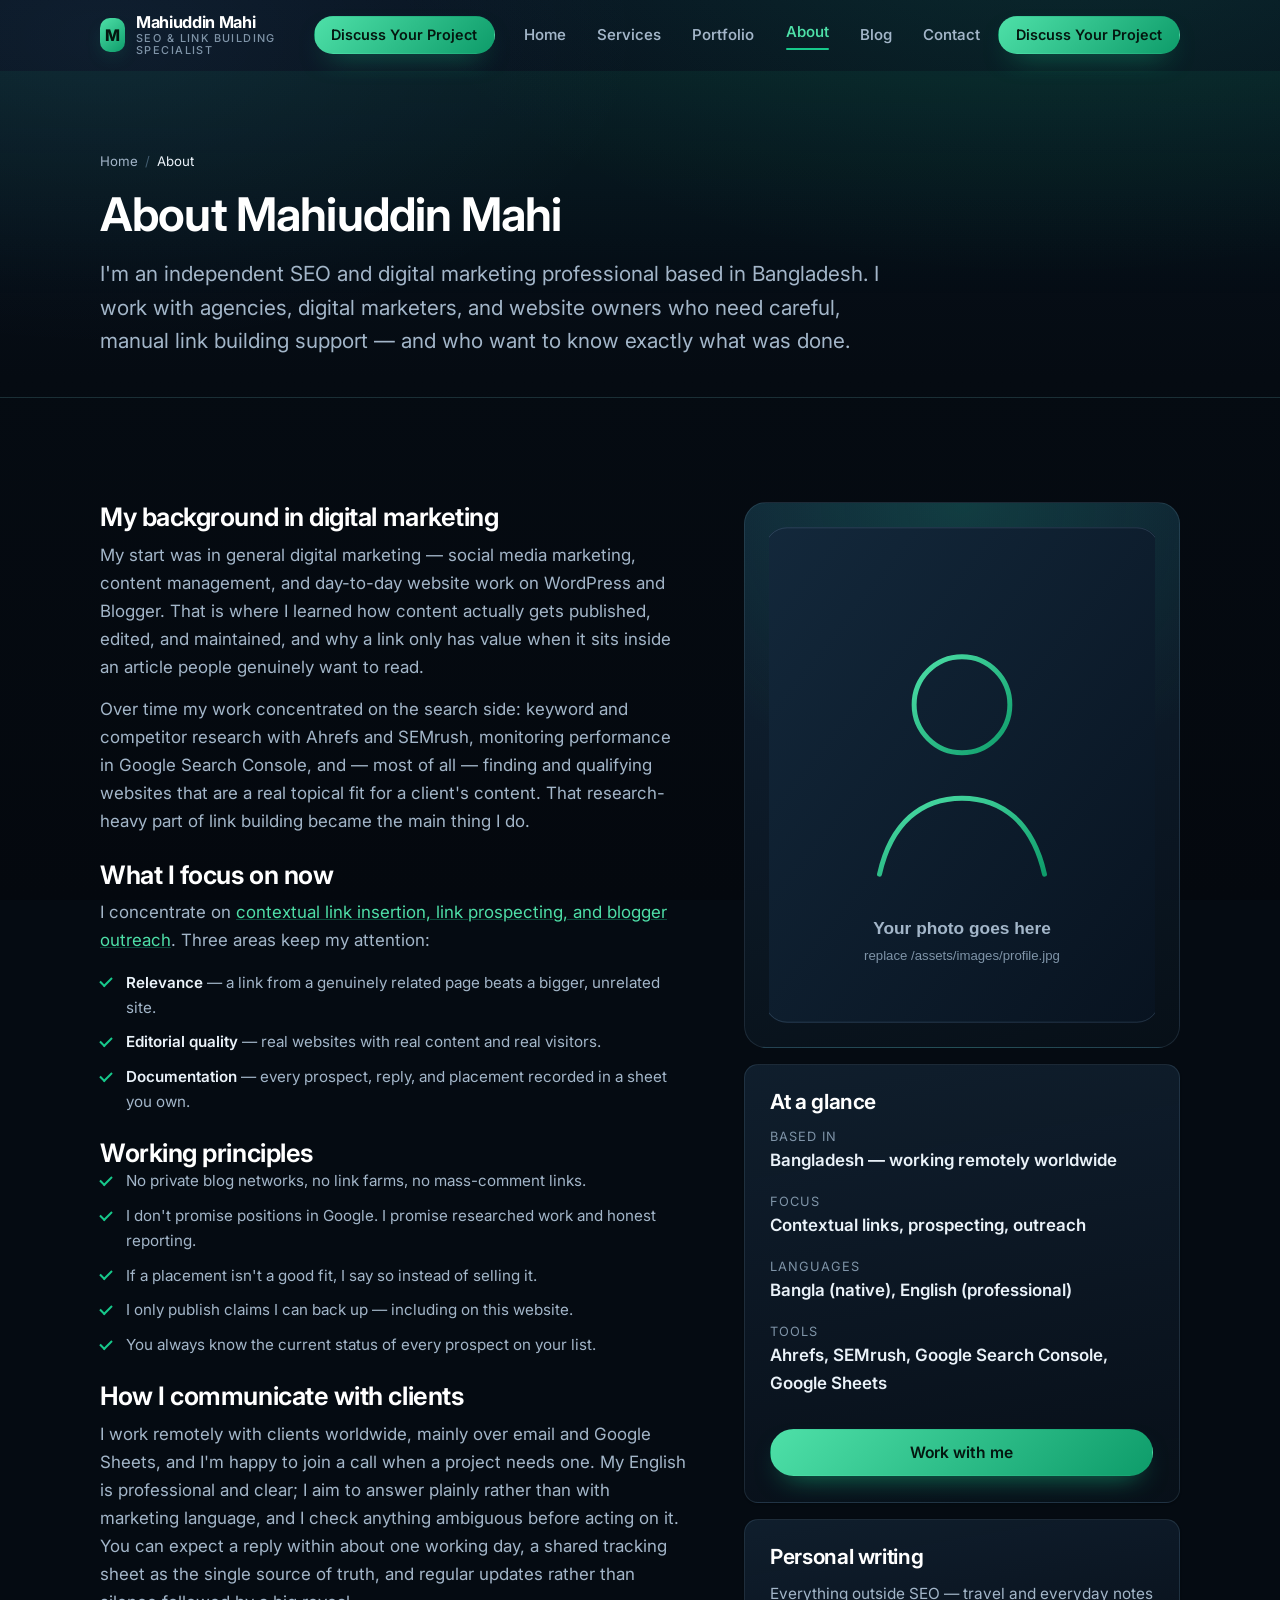
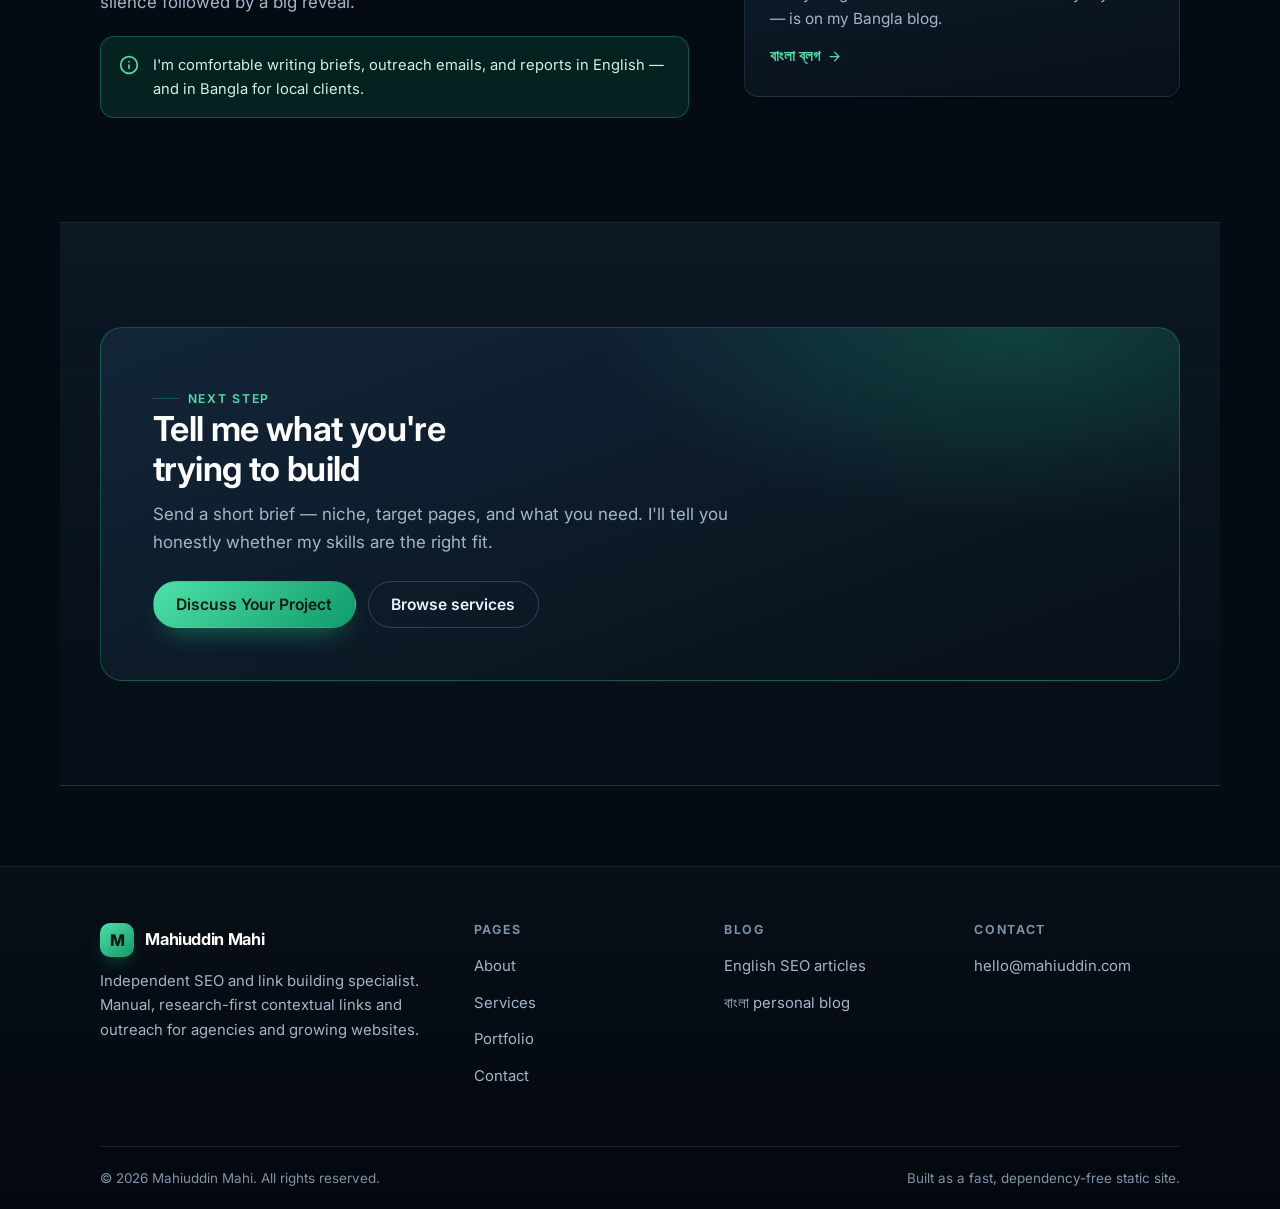
==== commit d906c028: "Make the professional site English-only and turn /bn/ into the personal Bangla blog The Bengali dupl" ====
--- a/about/index.html
+++ b/about/index.html
@@ -3,13 +3,10 @@
 <head>
 <meta charset="utf-8">
 <meta name="viewport" content="width=device-width, initial-scale=1">
+<meta name="robots" content="noindex, follow">
 <title>About — Mahiuddin Mahi, SEO &amp; Link Building Specialist</title>
 <meta name="description" content="Who I am, how I work, and what I focus on: an independent SEO and link building professional from Bangladesh supporting agencies and website owners worldwide.">
 <link rel="canonical" href="https://mahiuddin.com/about/">
-
-<link rel="alternate" hreflang="en" href="https://mahiuddin.com/about/">
-<link rel="alternate" hreflang="bn" href="https://mahiuddin.com/bn/about/">
-<link rel="alternate" hreflang="x-default" href="https://mahiuddin.com/about/">
 
 <meta property="og:type" content="profile">
 <meta property="og:url" content="https://mahiuddin.com/about/">
@@ -17,7 +14,6 @@
 <meta property="og:description" content="An independent SEO and link building professional from Bangladesh supporting agencies and website owners worldwide.">
 <meta property="og:image" content="https://mahiuddin.com/assets/images/og-image.png">
 <meta property="og:locale" content="en_US">
-<meta property="og:locale:alternate" content="bn_BD">
 <meta property="og:site_name" content="Mahiuddin Mahi">
 
 <meta name="twitter:card" content="summary_large_image">
@@ -78,10 +74,6 @@
       </span>
     </a>
     <div class="nav__actions">
-      <span class="lang-switch">
-        <a href="/about/" aria-current="true">EN</a>
-        <a href="/bn/about/" lang="bn">বাংলা</a>
-      </span>
       <a href="/contact/" class="btn btn--primary btn--sm">Discuss Your Project</a>
     </div>
     <button class="nav__toggle" aria-expanded="false" aria-controls="nav-list" aria-label="Toggle navigation menu">
@@ -96,12 +88,6 @@
       <li><a href="/blog/" class="nav__link">Blog</a></li>
       <li><a href="/contact/" class="nav__link">Contact</a></li>
       <li><a href="/contact/" class="btn btn--primary btn--sm nav__cta">Discuss Your Project</a></li>
-      <li>
-        <span class="lang-switch">
-          <a href="/about/" aria-current="true">EN</a>
-          <a href="/bn/about/" lang="bn">বাংলা</a>
-        </span>
-      </li>
     </ul>
   </nav>
 </header>
@@ -216,10 +202,10 @@
         </div>
 
         <div class="card">
-          <h3>Read this page in Bangla</h3>
-          <p>এই পাতাটি বাংলায়ও পড়া যাবে।</p>
-          <a class="card__link" href="/bn/about/" lang="bn">
-            বাংলা সংস্করণ দেখুন
+          <h3>Personal writing</h3>
+          <p>Everything outside SEO — travel and everyday notes — is on my Bangla blog.</p>
+          <a class="card__link" href="/bn/" lang="bn">
+            বাংলা ব্লগ
             <svg viewBox="0 0 24 24" fill="none" stroke="currentColor" stroke-width="2" stroke-linecap="round"><path d="M5 12h14M12 5l7 7-7 7"/></svg>
           </a>
         </div>
@@ -262,8 +248,8 @@
       <div class="footer">
         <h3>Blog</h3>
         <ul class="footer__links">
-          <li><a href="/blog/">English articles</a></li>
-          <li><a href="/bn/blog/" lang="bn">বাংলা আর্টিকেল</a></li>
+          <li><a href="/blog/">English SEO articles</a></li>
+          <li><a href="/bn/" lang="bn">বাংলা personal blog</a></li>
         </ul>
       </div>
       <div class="footer">
@@ -271,7 +257,6 @@
         <ul class="footer__links">
           <li><a href="mailto:hello@mahiuddin.com" data-site="email" data-site-text="visible">hello@mahiuddin.com</a></li>
           <li><a href="https://www.fiverr.com/" data-social="fiverrUrl" data-hide-if-empty rel="noopener nofollow">Fiverr profile</a></li>
-          <li><a href="/bn/" lang="bn">Switch to Bangla</a></li>
         </ul>
       </div>
     </div>
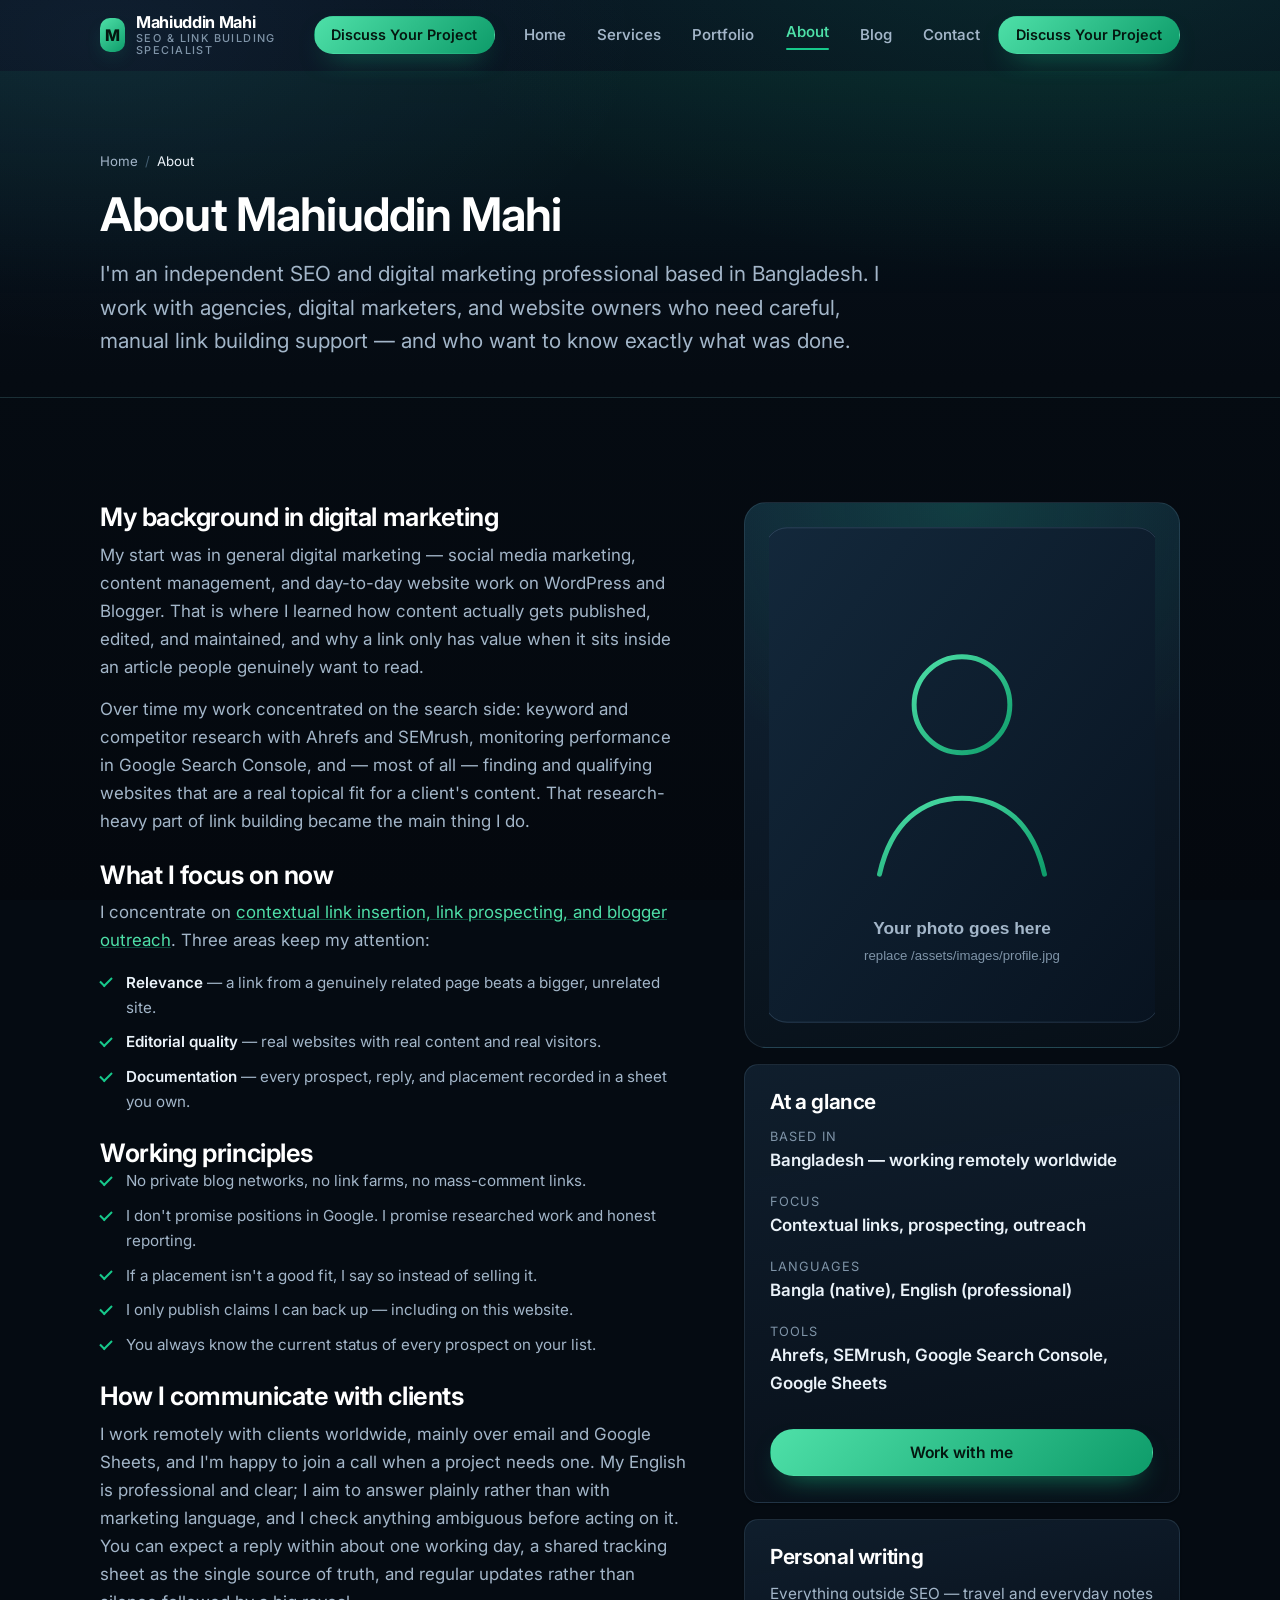
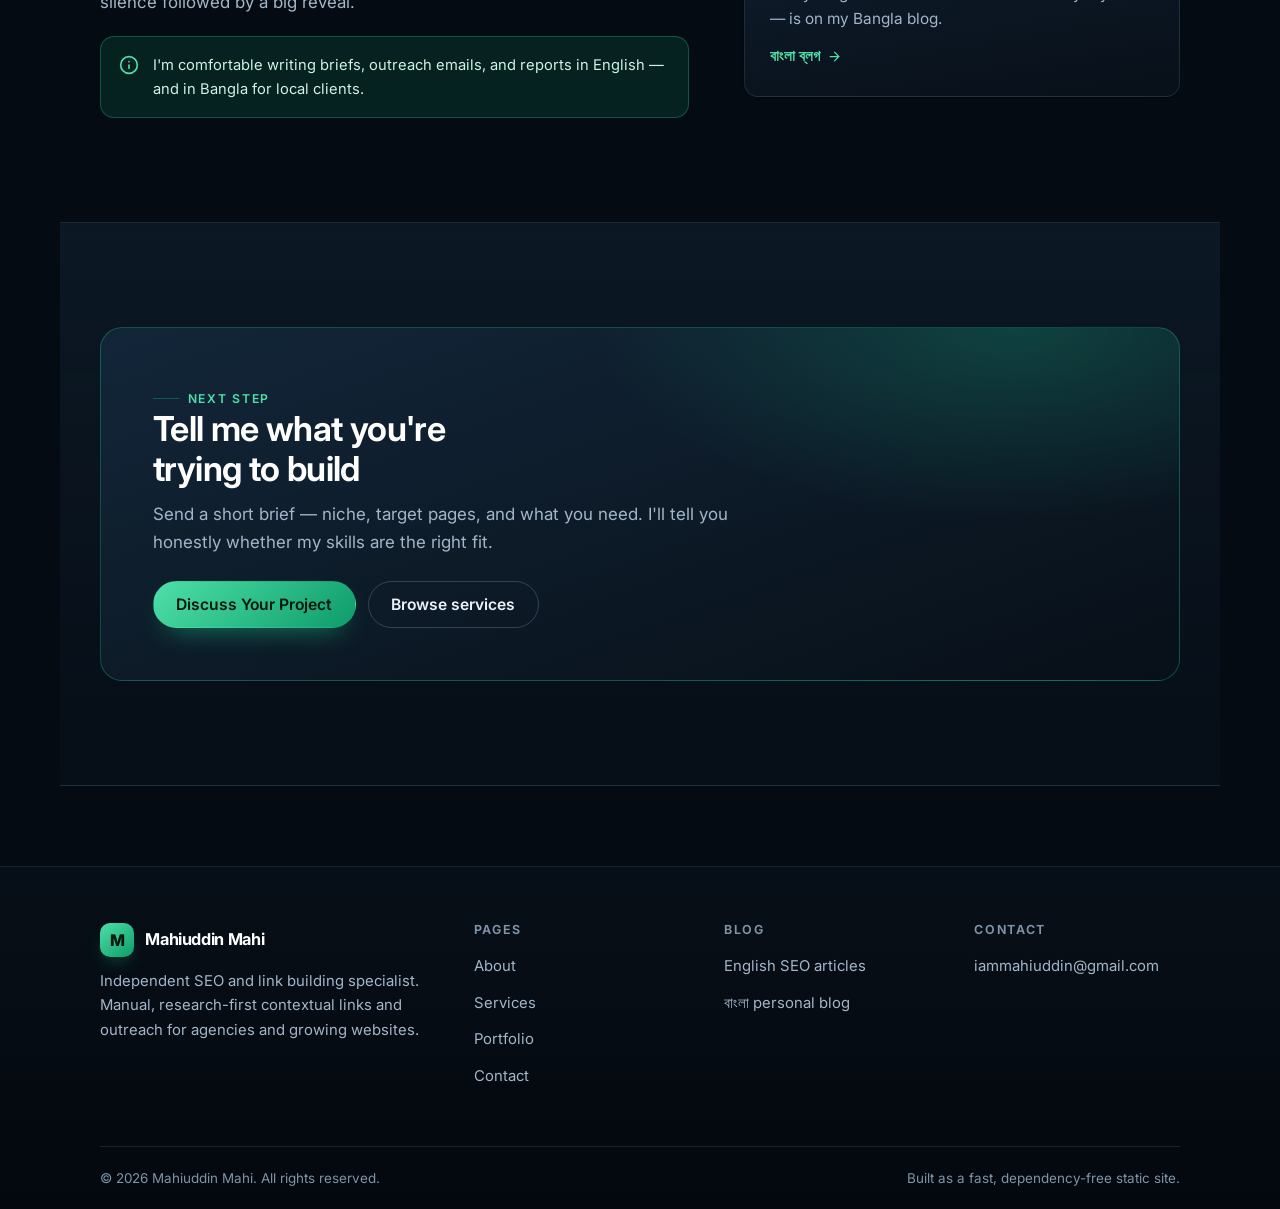
==== commit fb998a82: "Point every contact link at the Gmail address that actually receives mail hello@mahiuddin.com was a " ====
--- a/about/index.html
+++ b/about/index.html
@@ -34,7 +34,7 @@
       "name": "Mahiuddin Mahi",
       "url": "https://mahiuddin.com/",
       "jobTitle": "SEO and Link Building Specialist",
-      "email": "mailto:hello@mahiuddin.com",
+      "email": "mailto:iammahiuddin@gmail.com",
       "knowsAbout": [
         "Contextual Link Insertion", "Link Building", "Blogger Outreach",
         "Link Prospecting", "Website Research", "SEO", "Digital Marketing"
@@ -255,7 +255,7 @@
       <div class="footer">
         <h3>Contact</h3>
         <ul class="footer__links">
-          <li><a href="mailto:hello@mahiuddin.com" data-site="email" data-site-text="visible">hello@mahiuddin.com</a></li>
+          <li><a href="mailto:iammahiuddin@gmail.com" data-site="email" data-site-text="visible">iammahiuddin@gmail.com</a></li>
           <li><a href="https://www.fiverr.com/" data-social="fiverrUrl" data-hide-if-empty rel="noopener nofollow">Fiverr profile</a></li>
         </ul>
       </div>
